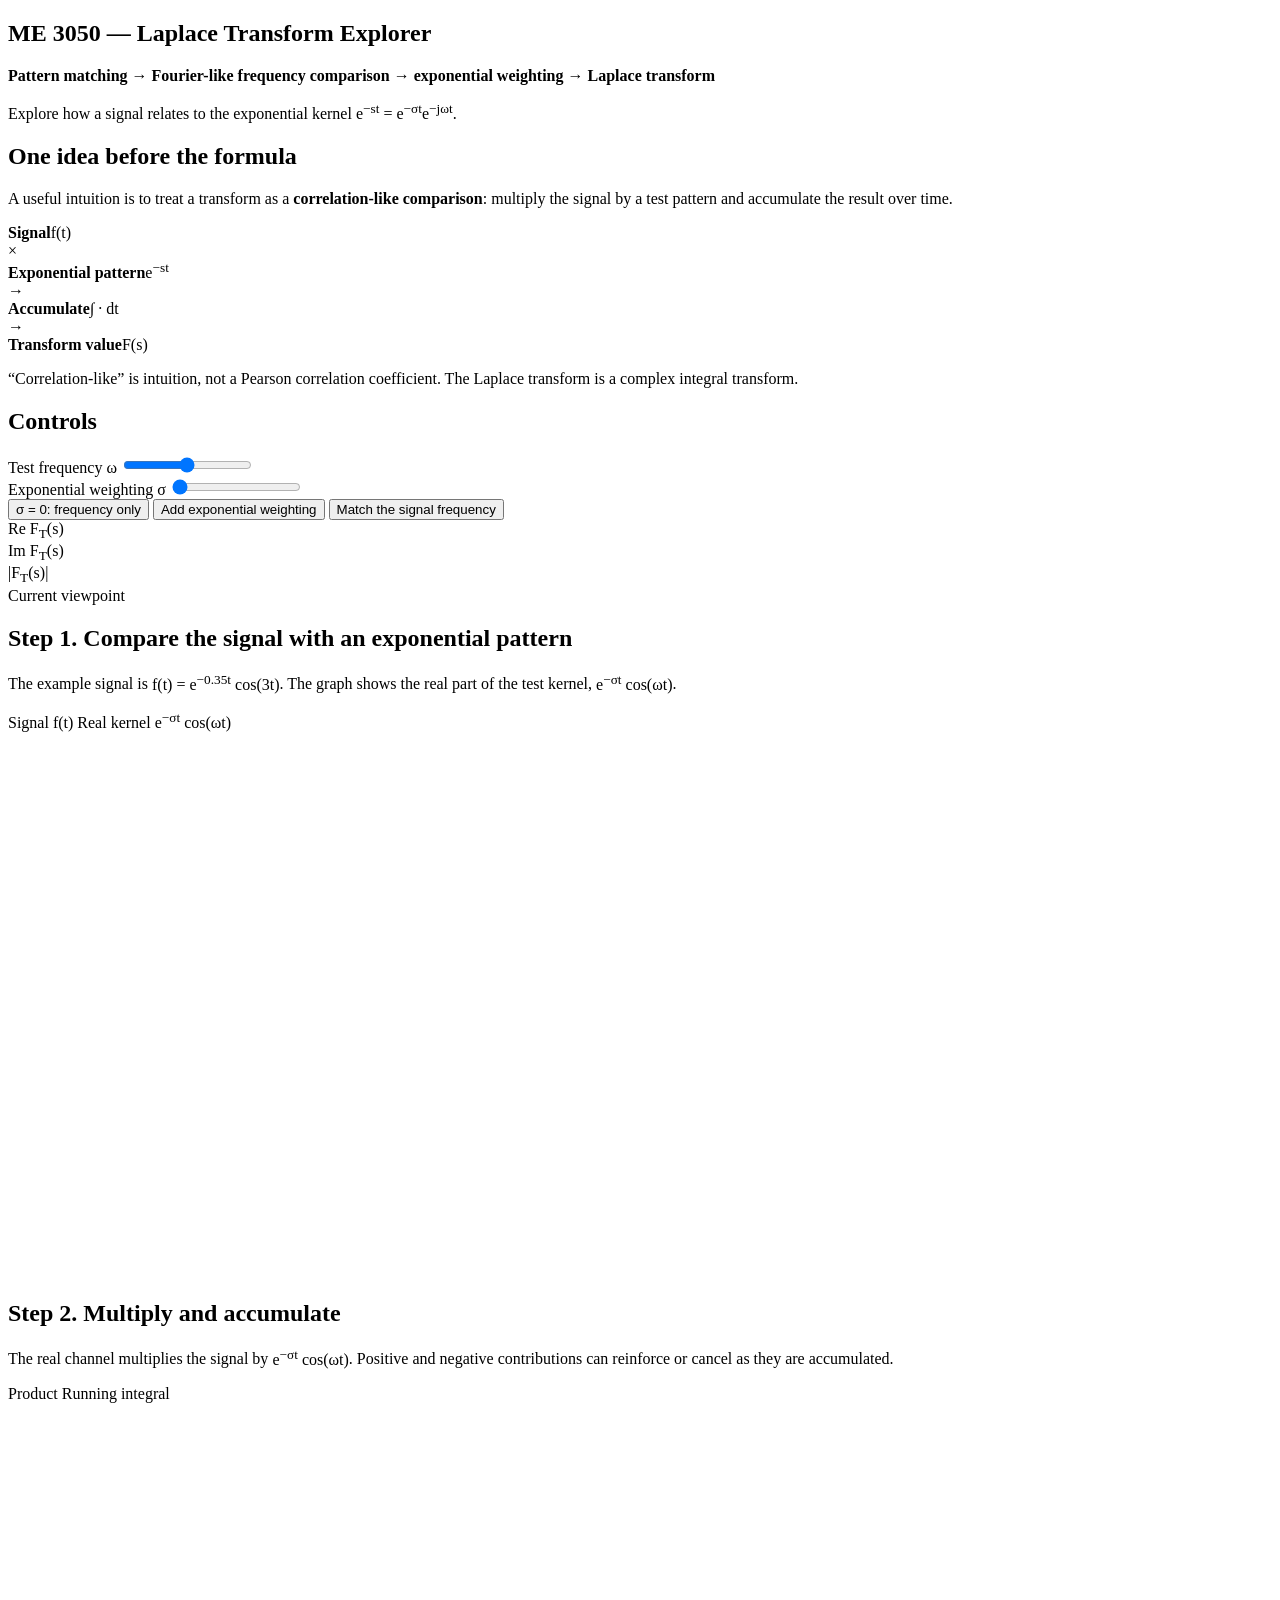
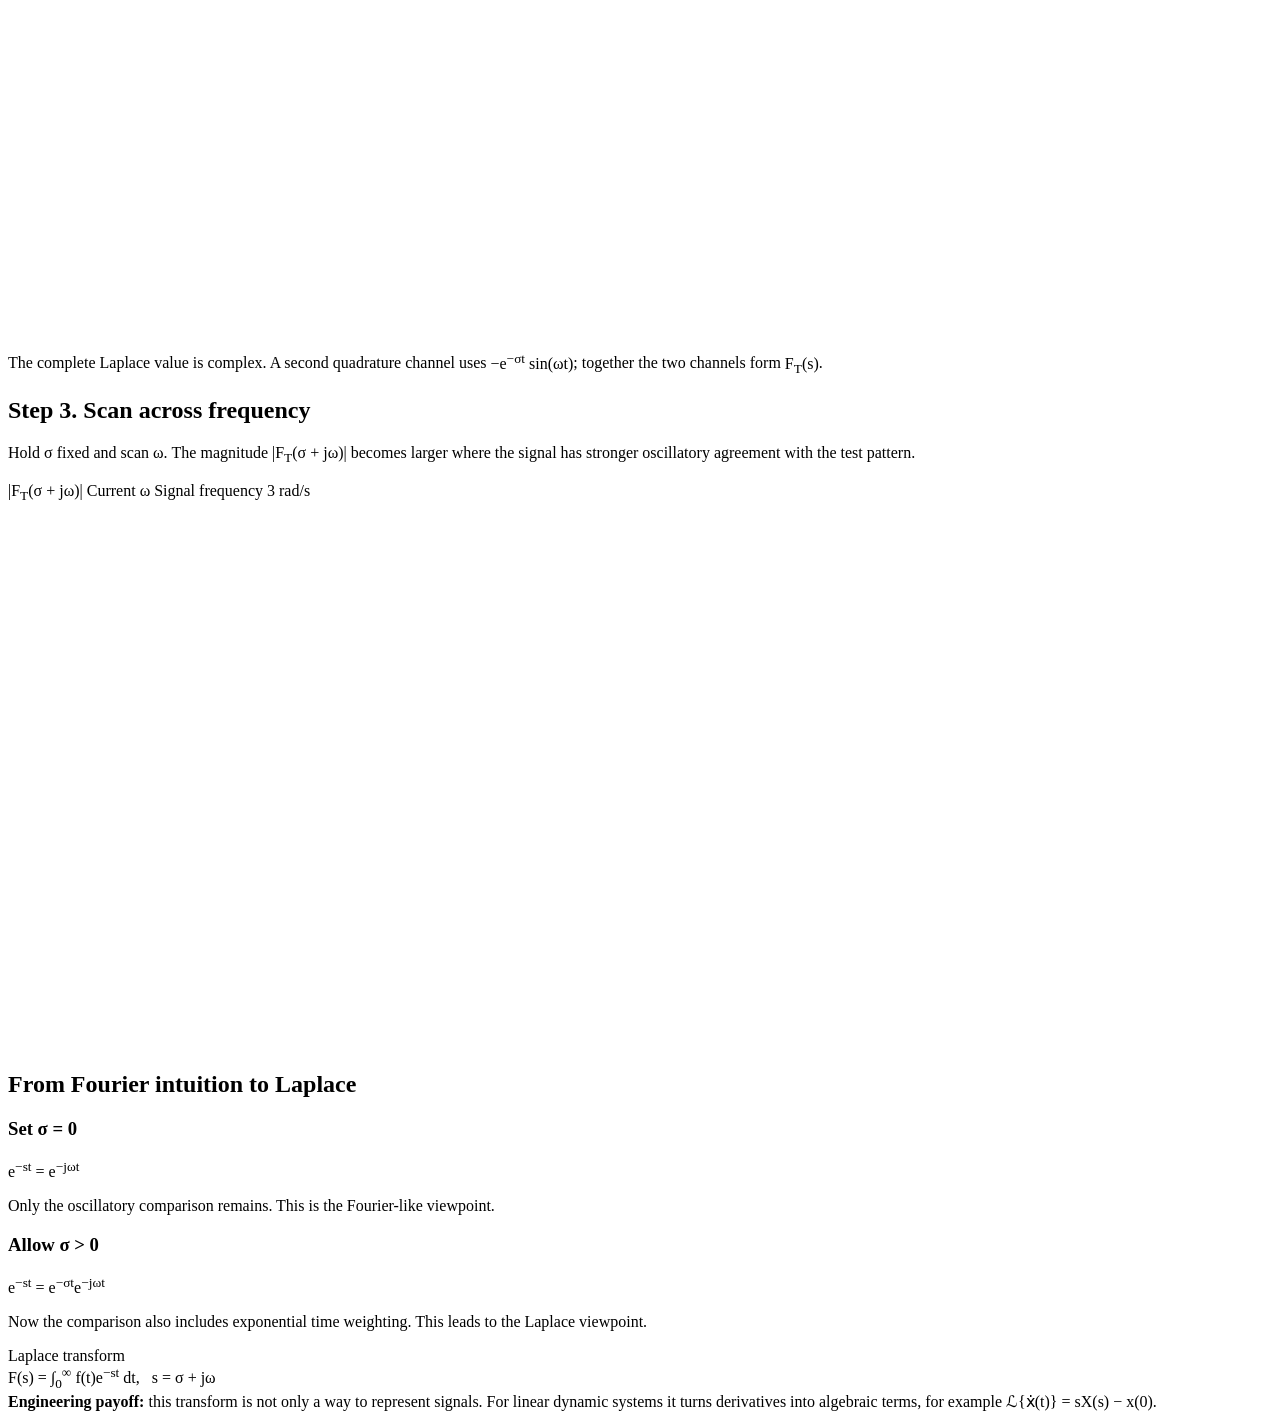
==== laplace-transform/index.html @ fec78ea1 "Add Laplace transform explorer page" ====
<!DOCTYPE html>
<html lang="en">
<head>
<meta charset="utf-8" />
<meta name="viewport" content="width=device-width, initial-scale=1" />
<title>ME 3050 Laplace Transform Explorer — From Pattern Matching to Laplace</title>
<link rel="stylesheet" href="styles.css">
</head>
<body>
<main>
  <section class="hero">
    <h1>ME 3050 — Laplace Transform Explorer</h1>
    <p><strong>Pattern matching → Fourier-like frequency comparison → exponential weighting → Laplace transform</strong></p>
    <p>
      Explore how a signal relates to the exponential kernel
      <span class="eq">e<sup>−st</sup> = e<sup>−σt</sup>e<sup>−jωt</sup></span>.
    </p>
  </section>

  <section class="card intro-card">
    <h2>One idea before the formula</h2>
    <p>
      A useful intuition is to treat a transform as a <strong>correlation-like comparison</strong>:
      multiply the signal by a test pattern and accumulate the result over time.
    </p>
    <div class="concept-strip">
      <div><strong>Signal</strong><span>f(t)</span></div>
      <div class="arrow">×</div>
      <div><strong>Exponential pattern</strong><span>e<sup>−st</sup></span></div>
      <div class="arrow">→</div>
      <div><strong>Accumulate</strong><span>∫ · dt</span></div>
      <div class="arrow">→</div>
      <div><strong>Transform value</strong><span>F(s)</span></div>
    </div>
    <p class="small-note">
      “Correlation-like” is intuition, not a Pearson correlation coefficient. The Laplace transform is a complex integral transform.
    </p>
  </section>

  <section class="card">
    <h2>Controls</h2>
    <div class="controls">
      <div class="control">
        <label for="omega">Test frequency ω <span class="value" id="omegaVal"></span></label>
        <input id="omega" type="range" min="0" max="6" step="0.05" value="3">
      </div>
      <div class="control">
        <label for="sigma">Exponential weighting σ <span class="value" id="sigmaVal"></span></label>
        <input id="sigma" type="range" min="0" max="1.5" step="0.05" value="0">
      </div>
    </div>
    <div class="preset-row">
      <button id="fourierBtn" type="button">σ = 0: frequency only</button>
      <button id="laplaceBtn" type="button">Add exponential weighting</button>
      <button id="matchBtn" type="button">Match the signal frequency</button>
    </div>
    <div class="stats">
      <div class="stat"><div class="k">Re F<sub>T</sub>(s)</div><div class="v" id="reStat"></div></div>
      <div class="stat"><div class="k">Im F<sub>T</sub>(s)</div><div class="v" id="imStat"></div></div>
      <div class="stat"><div class="k">|F<sub>T</sub>(s)|</div><div class="v" id="magStat"></div></div>
      <div class="stat"><div class="k">Current viewpoint</div><div class="v text" id="viewStat"></div></div>
    </div>
  </section>

  <section class="card">
    <h2>Step 1. Compare the signal with an exponential pattern</h2>
    <p class="section-lead">
      The example signal is <span class="formula">f(t) = e<sup>−0.35t</sup> cos(3t)</span>.
      The graph shows the real part of the test kernel,
      <span class="formula">e<sup>−σt</sup> cos(ωt)</span>.
    </p>
    <div class="legend" aria-hidden="true">
      <span class="signal">Signal f(t)</span>
      <span class="kernel">Real kernel e<sup>−σt</sup> cos(ωt)</span>
    </div>
    <div class="plot-wrap">
      <svg id="comparePlot" viewBox="0 0 1000 430" role="img" aria-label="Signal and real part of exponential test kernel"></svg>
    </div>
    <div class="note" id="compareNote"></div>
  </section>

  <section class="card">
    <h2>Step 2. Multiply and accumulate</h2>
    <p class="section-lead">
      The real channel multiplies the signal by <span class="formula">e<sup>−σt</sup> cos(ωt)</span>.
      Positive and negative contributions can reinforce or cancel as they are accumulated.
    </p>
    <div class="legend" aria-hidden="true">
      <span class="product">Product</span>
      <span class="running">Running integral</span>
    </div>
    <div class="plot-wrap">
      <svg id="productPlot" viewBox="0 0 1000 430" role="img" aria-label="Product of signal and exponential pattern with running accumulated integral"></svg>
    </div>
    <div class="note">
      The complete Laplace value is complex. A second quadrature channel uses
      <span class="formula">−e<sup>−σt</sup> sin(ωt)</span>; together the two channels form
      <span class="formula">F<sub>T</sub>(s)</span>.
    </div>
  </section>

  <section class="card">
    <h2>Step 3. Scan across frequency</h2>
    <p class="section-lead">
      Hold σ fixed and scan ω. The magnitude <span class="formula">|F<sub>T</sub>(σ + jω)|</span>
      becomes larger where the signal has stronger oscillatory agreement with the test pattern.
    </p>
    <div class="legend" aria-hidden="true">
      <span class="sweep">|F<sub>T</sub>(σ + jω)|</span>
      <span class="current">Current ω</span>
      <span class="target">Signal frequency 3 rad/s</span>
    </div>
    <div class="plot-wrap">
      <svg id="sweepPlot" viewBox="0 0 1000 430" role="img" aria-label="Magnitude of finite-time Laplace transform as frequency is scanned"></svg>
    </div>
  </section>

  <section class="card bridge-card">
    <h2>From Fourier intuition to Laplace</h2>
    <div class="bridge-grid">
      <div>
        <h3>Set σ = 0</h3>
        <p class="math">e<sup>−st</sup> = e<sup>−jωt</sup></p>
        <p>Only the oscillatory comparison remains. This is the Fourier-like viewpoint.</p>
      </div>
      <div>
        <h3>Allow σ &gt; 0</h3>
        <p class="math">e<sup>−st</sup> = e<sup>−σt</sup>e<sup>−jωt</sup></p>
        <p>Now the comparison also includes exponential time weighting. This leads to the Laplace viewpoint.</p>
      </div>
    </div>
    <div class="definition">
      <div class="definition-label">Laplace transform</div>
      <div class="definition-formula">F(s) = ∫<sub>0</sub><sup>∞</sup> f(t)e<sup>−st</sup> dt, &nbsp; s = σ + jω</div>
    </div>
    <div class="note payoff">
      <strong>Engineering payoff:</strong> this transform is not only a way to represent signals.
      For linear dynamic systems it turns derivatives into algebraic terms, for example
      <span class="formula">ℒ{ẋ(t)} = sX(s) − x(0)</span>.
    </div>
  </section>
</main>
<script src="app.js" defer></script>
</body>
</html>
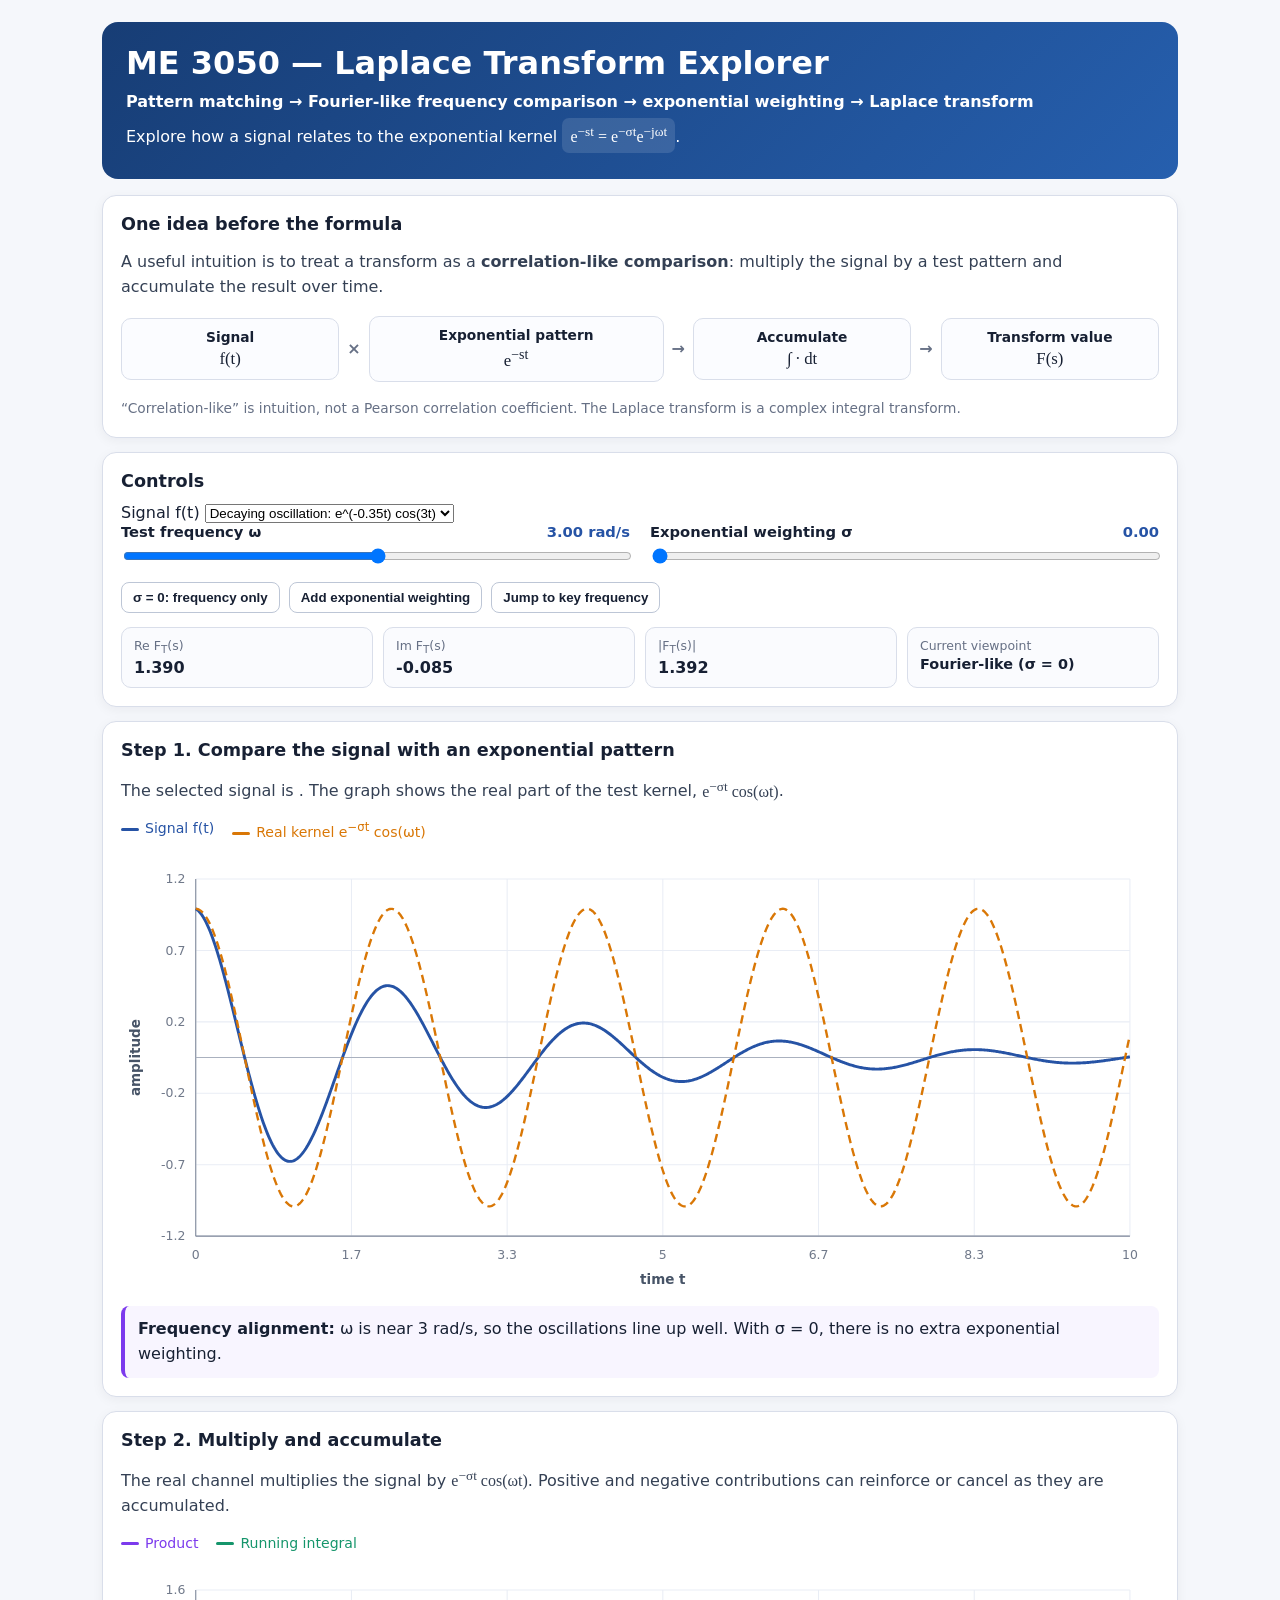
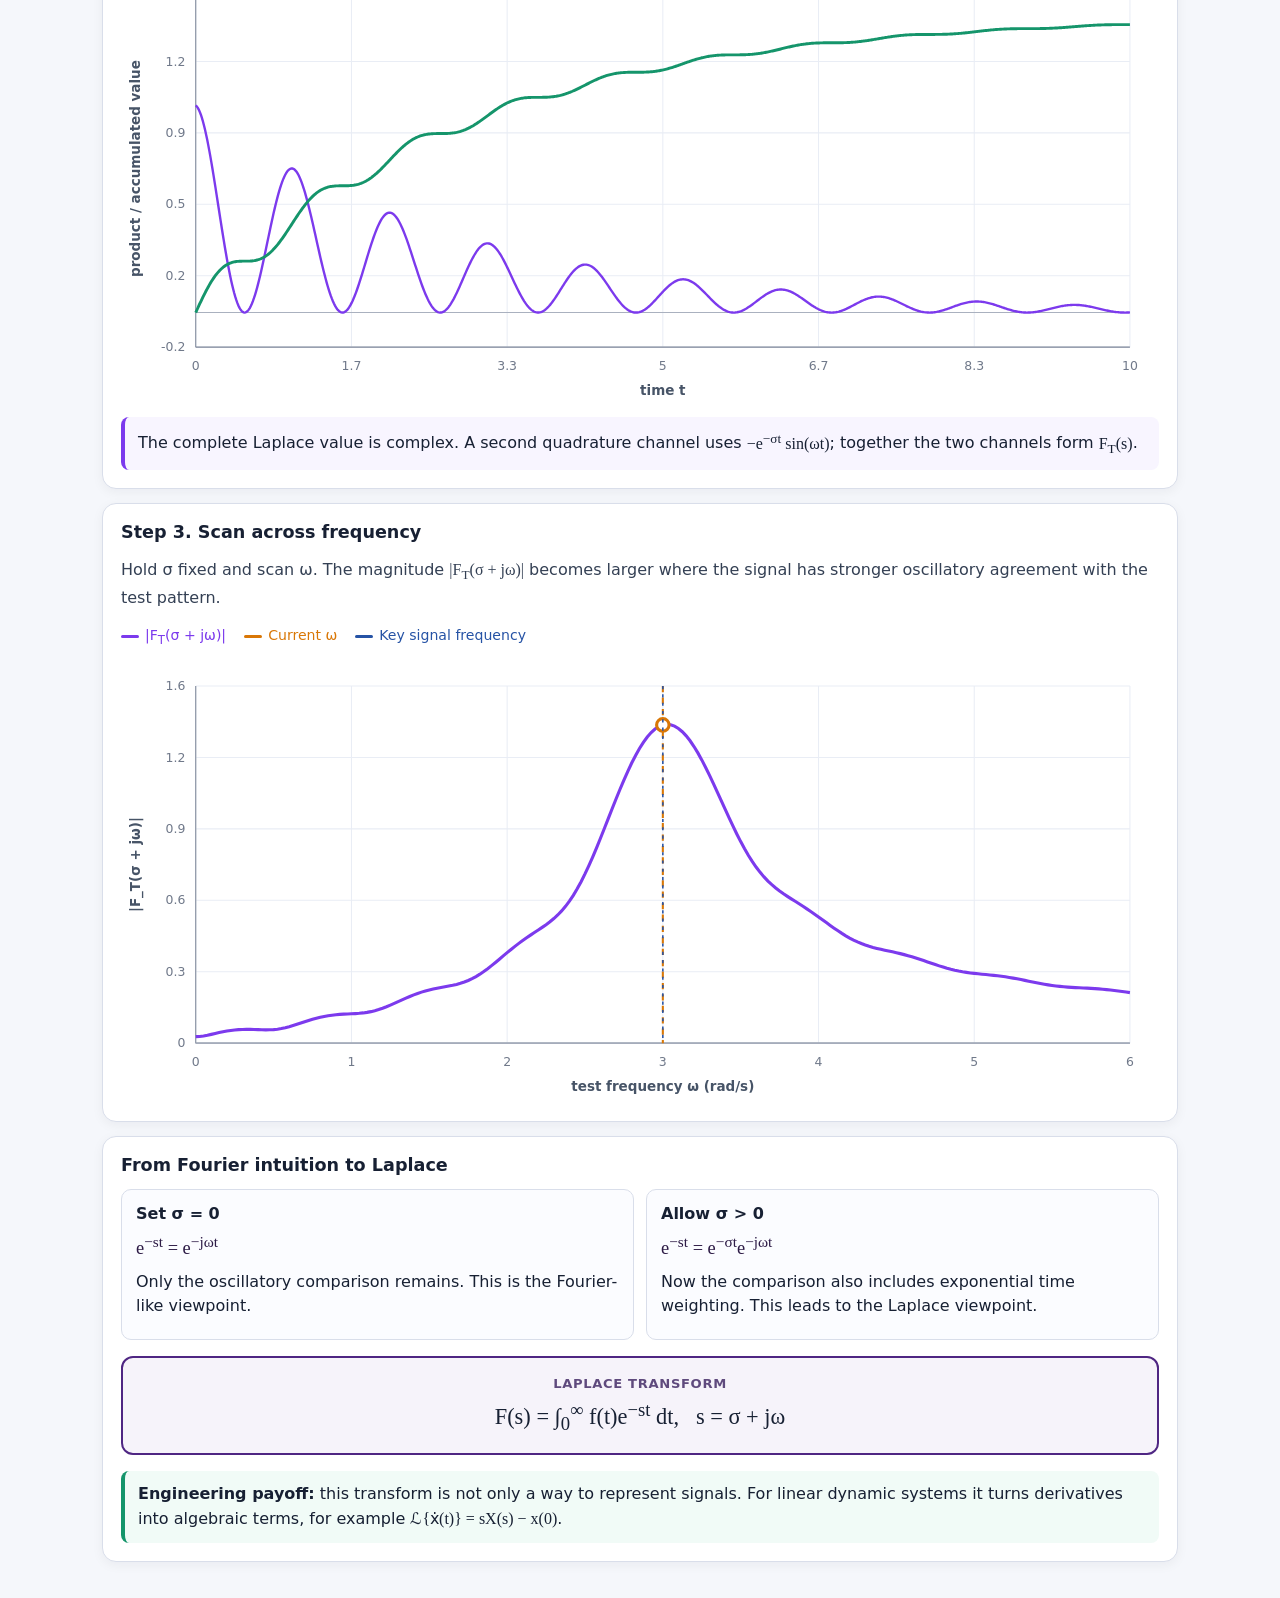
==== commit e9df5a9a: "Add signal presets to Laplace explorer" ====
--- a/laplace-transform/index.html
+++ b/laplace-transform/index.html
@@ -39,6 +39,18 @@
 
   <section class="card">
     <h2>Controls</h2>
+
+    <div class="signal-picker">
+      <label for="signalPreset">Signal f(t)</label>
+      <select id="signalPreset">
+        <option value="decaying">Decaying oscillation: e^(-0.35t) cos(3t)</option>
+        <option value="pure">Pure oscillation: cos(3t)</option>
+        <option value="two">Two frequencies: cos(2t) + 0.6 cos(5t)</option>
+        <option value="step">Step / constant: 1 for t ≥ 0</option>
+      </select>
+      <div class="preset-hint" id="presetHint"></div>
+    </div>
+
     <div class="controls">
       <div class="control">
         <label for="omega">Test frequency ω <span class="value" id="omegaVal"></span></label>
@@ -52,7 +64,7 @@
     <div class="preset-row">
       <button id="fourierBtn" type="button">σ = 0: frequency only</button>
       <button id="laplaceBtn" type="button">Add exponential weighting</button>
-      <button id="matchBtn" type="button">Match the signal frequency</button>
+      <button id="matchBtn" type="button">Jump to key frequency</button>
     </div>
     <div class="stats">
       <div class="stat"><div class="k">Re F<sub>T</sub>(s)</div><div class="v" id="reStat"></div></div>
@@ -65,7 +77,7 @@
   <section class="card">
     <h2>Step 1. Compare the signal with an exponential pattern</h2>
     <p class="section-lead">
-      The example signal is <span class="formula">f(t) = e<sup>−0.35t</sup> cos(3t)</span>.
+      The selected signal is <span class="formula" id="signalFormula"></span>.
       The graph shows the real part of the test kernel,
       <span class="formula">e<sup>−σt</sup> cos(ωt)</span>.
     </p>
@@ -108,7 +120,7 @@
     <div class="legend" aria-hidden="true">
       <span class="sweep">|F<sub>T</sub>(σ + jω)|</span>
       <span class="current">Current ω</span>
-      <span class="target">Signal frequency 3 rad/s</span>
+      <span class="target" id="targetLegend">Key signal frequency</span>
     </div>
     <div class="plot-wrap">
       <svg id="sweepPlot" viewBox="0 0 1000 430" role="img" aria-label="Magnitude of finite-time Laplace transform as frequency is scanned"></svg>
--- a/laplace-transform/styles.css
+++ b/laplace-transform/styles.css
@@ -0,0 +1,115 @@
+:root{
+  color-scheme:light;
+  --bg:#f5f7fb;
+  --card:#ffffff;
+  --ink:#172033;
+  --muted:#667085;
+  --line:#d9deea;
+  --grid:#e9edf5;
+  --signal:#2653a5;
+  --kernel:#d97706;
+  --product:#7c3aed;
+  --running:#15956b;
+  --sweep:#7c3aed;
+  --current:#d97706;
+  --target:#2653a5;
+}
+*{box-sizing:border-box}
+body{
+  margin:0;
+  font-family:system-ui,-apple-system,BlinkMacSystemFont,"Segoe UI",sans-serif;
+  background:var(--bg);
+  color:var(--ink);
+}
+main{max-width:1120px;margin:0 auto;padding:22px}
+.hero{
+  background:linear-gradient(135deg,#173d75,#265fae);
+  color:white;border-radius:16px;padding:22px 24px;margin-bottom:16px;
+}
+.hero h1{margin:0 0 8px;font-size:clamp(1.45rem,2.7vw,2rem)}
+.hero p{margin:4px 0;line-height:1.5}
+.eq{
+  display:inline-block;background:rgba(255,255,255,.12);
+  padding:4px 8px;border-radius:7px;
+  font-family:"Cambria Math","Times New Roman",serif;
+}
+.card{
+  background:var(--card);border:1px solid var(--line);border-radius:14px;
+  padding:18px;margin:14px 0;box-shadow:0 3px 12px rgba(16,24,40,.05);
+}
+.card h2{font-size:1.1rem;margin:0 0 12px}
+.card h3{font-size:1rem;margin:0 0 8px}
+.intro-card p,.section-lead{line-height:1.55;color:#344054}
+.small-note{font-size:.86rem;color:var(--muted)!important;margin-bottom:0}
+.concept-strip{
+  display:grid;grid-template-columns:1fr auto 1.35fr auto 1fr auto 1fr;
+  align-items:center;gap:8px;margin:16px 0;
+}
+.concept-strip>div:not(.arrow){
+  border:1px solid var(--line);background:#fbfcff;border-radius:10px;padding:10px;text-align:center;
+}
+.concept-strip strong{display:block;font-size:.86rem;margin-bottom:4px}
+.concept-strip span{font-family:"Cambria Math","Times New Roman",serif;font-size:1.05rem}
+.arrow{font-weight:800;color:#667085;text-align:center}
+.controls{display:grid;grid-template-columns:repeat(2,minmax(220px,1fr));gap:14px 20px}
+.control label{display:flex;justify-content:space-between;gap:10px;font-size:.92rem;font-weight:650;margin-bottom:6px}
+.value{font-variant-numeric:tabular-nums;color:var(--signal)}
+input[type=range]{width:100%}
+.preset-row{display:flex;flex-wrap:wrap;gap:9px;margin-top:14px}
+button{
+  border:1px solid #bdc6d6;background:white;color:var(--ink);border-radius:8px;
+  padding:7px 11px;font-weight:650;cursor:pointer;
+}
+button:hover{background:#f2f5fa}
+.stats{display:grid;grid-template-columns:repeat(4,minmax(0,1fr));gap:10px;margin-top:14px}
+.stat{border:1px solid var(--line);border-radius:10px;padding:10px 12px;background:#fafbfe}
+.stat .k{font-size:.78rem;color:var(--muted);margin-bottom:3px}
+.stat .v{font-weight:750;font-variant-numeric:tabular-nums}
+.stat .v.text{font-size:.9rem;font-variant-numeric:normal}
+.plot-wrap{position:relative;width:100%;overflow:hidden}
+svg{width:100%;height:auto;display:block}
+.axis{stroke:#7d8698;stroke-width:1}
+.grid{stroke:var(--grid);stroke-width:1}
+.ticktext{fill:#70798a;font-size:12px}
+.axislabel{fill:#475467;font-size:13px;font-weight:650}
+.zero-line{stroke:#aab1bf;stroke-width:1}
+.signal-line{fill:none;stroke:var(--signal);stroke-width:2.8}
+.kernel-line{fill:none;stroke:var(--kernel);stroke-width:2.3;stroke-dasharray:8 5}
+.product-line{fill:none;stroke:var(--product);stroke-width:2.3}
+.running-line{fill:none;stroke:var(--running);stroke-width:2.8}
+.sweep-line{fill:none;stroke:var(--sweep);stroke-width:3}
+.current-line{stroke:var(--current);stroke-width:2;stroke-dasharray:6 5}
+.target-line{stroke:var(--target);stroke-width:1.5;stroke-dasharray:3 5}
+.current-dot{fill:white;stroke:var(--current);stroke-width:3}
+.legend{display:flex;flex-wrap:wrap;gap:12px 18px;margin:6px 0 10px;font-size:.88rem;color:#475467}
+.legend span::before{content:"";display:inline-block;width:18px;height:3px;vertical-align:middle;margin-right:6px;border-radius:2px;background:currentColor}
+.legend .signal{color:var(--signal)}
+.legend .kernel{color:var(--kernel)}
+.legend .product{color:var(--product)}
+.legend .running{color:var(--running)}
+.legend .sweep{color:var(--sweep)}
+.legend .current{color:var(--current)}
+.legend .target{color:var(--target)}
+.note{
+  border-left:4px solid var(--sweep);background:#f8f5ff;
+  padding:11px 13px;border-radius:8px;line-height:1.55;margin-top:10px;
+}
+.formula,.math,.definition-formula{font-family:"Cambria Math","Times New Roman",serif}
+.bridge-grid{display:grid;grid-template-columns:repeat(2,minmax(0,1fr));gap:12px;margin:14px 0}
+.bridge-grid>div{border:1px solid var(--line);border-radius:10px;background:#fbfcff;padding:14px}
+.bridge-grid p{line-height:1.5;margin:7px 0}
+.bridge-grid .math{font-size:1.15rem;color:#2d1b46}
+.definition{
+  border:2px solid #4f2683;background:#f6f3fa;border-radius:12px;padding:18px;margin:16px 0;text-align:center;
+}
+.definition-label{font-size:.82rem;text-transform:uppercase;letter-spacing:.05em;color:#5f4a7d;font-weight:800;margin-bottom:8px}
+.definition-formula{font-size:clamp(1.1rem,2.6vw,1.4rem)}
+.payoff{border-left-color:var(--running);background:#f1fbf7}
+@media (max-width:820px){
+  .concept-strip{grid-template-columns:1fr;gap:6px}.concept-strip .arrow{transform:rotate(90deg)}
+  .stats{grid-template-columns:repeat(2,minmax(0,1fr))}
+}
+@media (max-width:620px){
+  main{padding:12px}.controls,.bridge-grid{grid-template-columns:1fr}.stats{grid-template-columns:1fr 1fr}
+}
+@media (max-width:420px){.stats{grid-template-columns:1fr}}
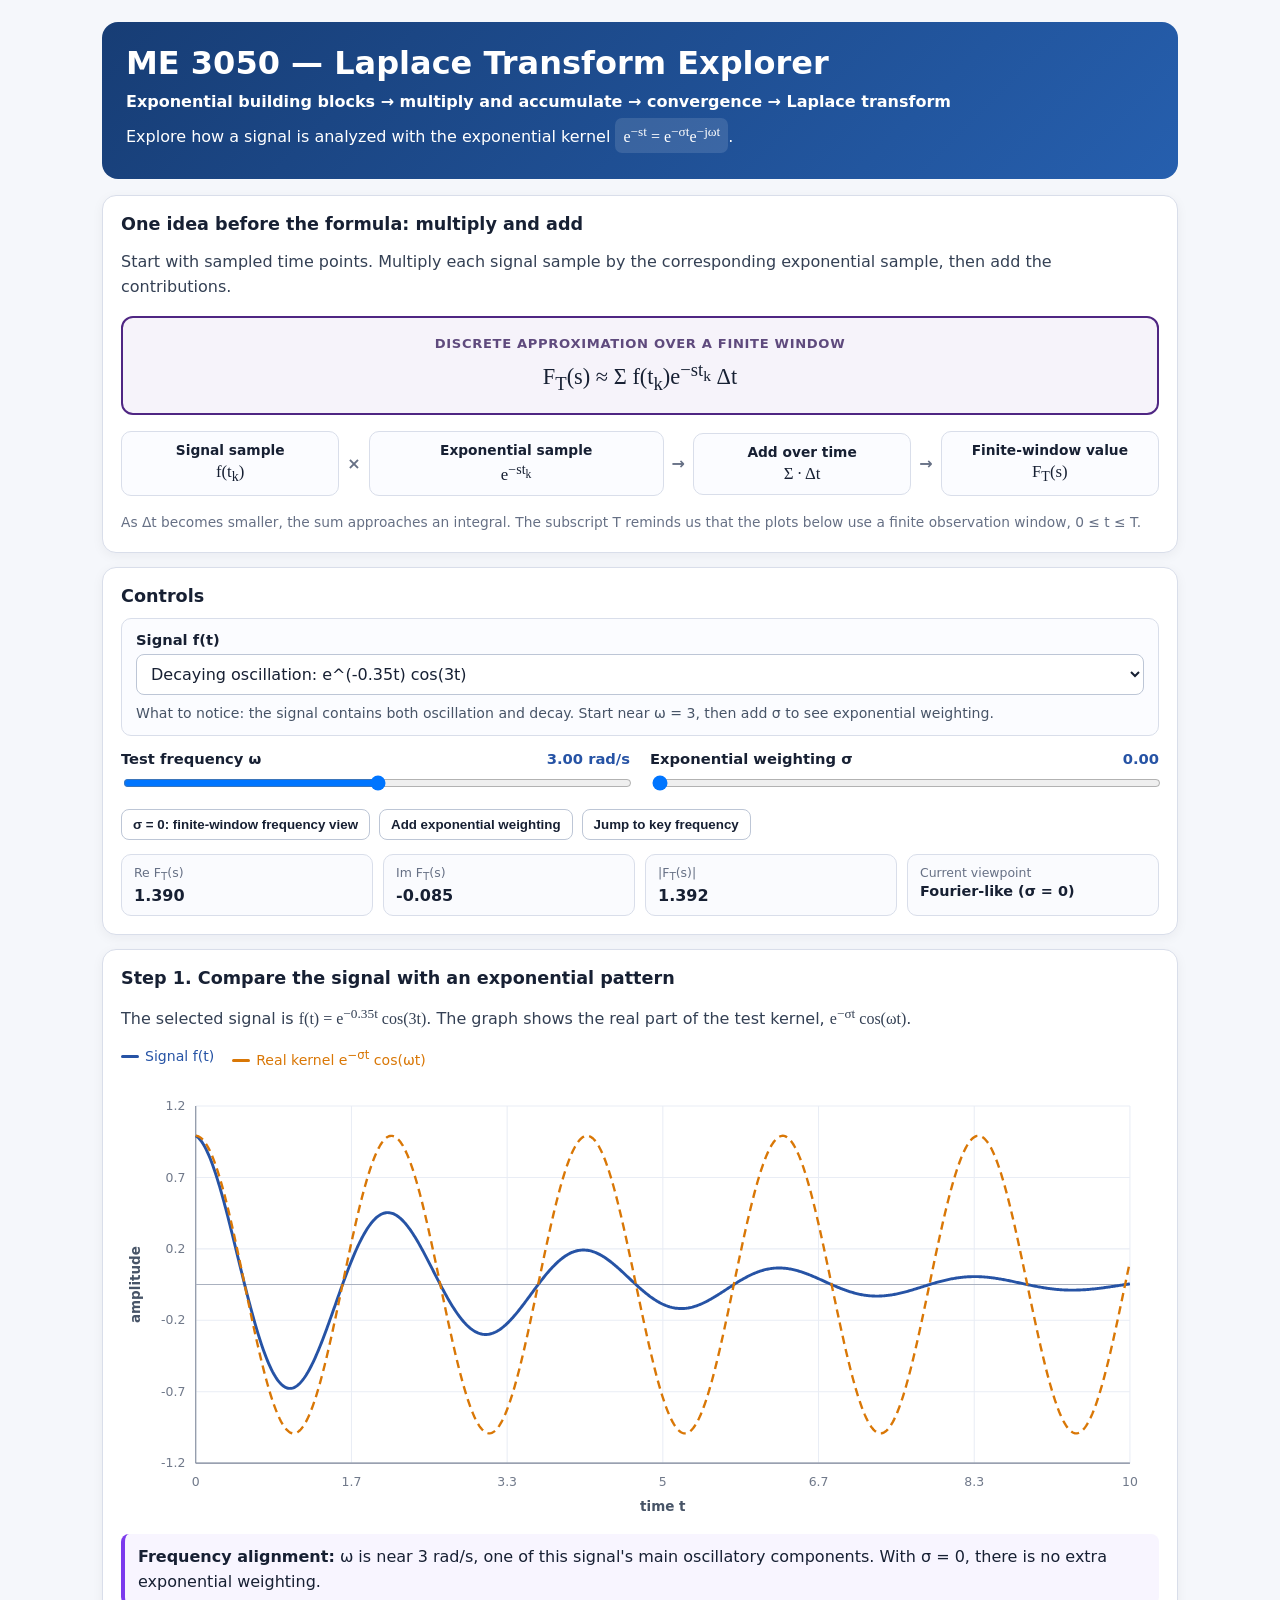
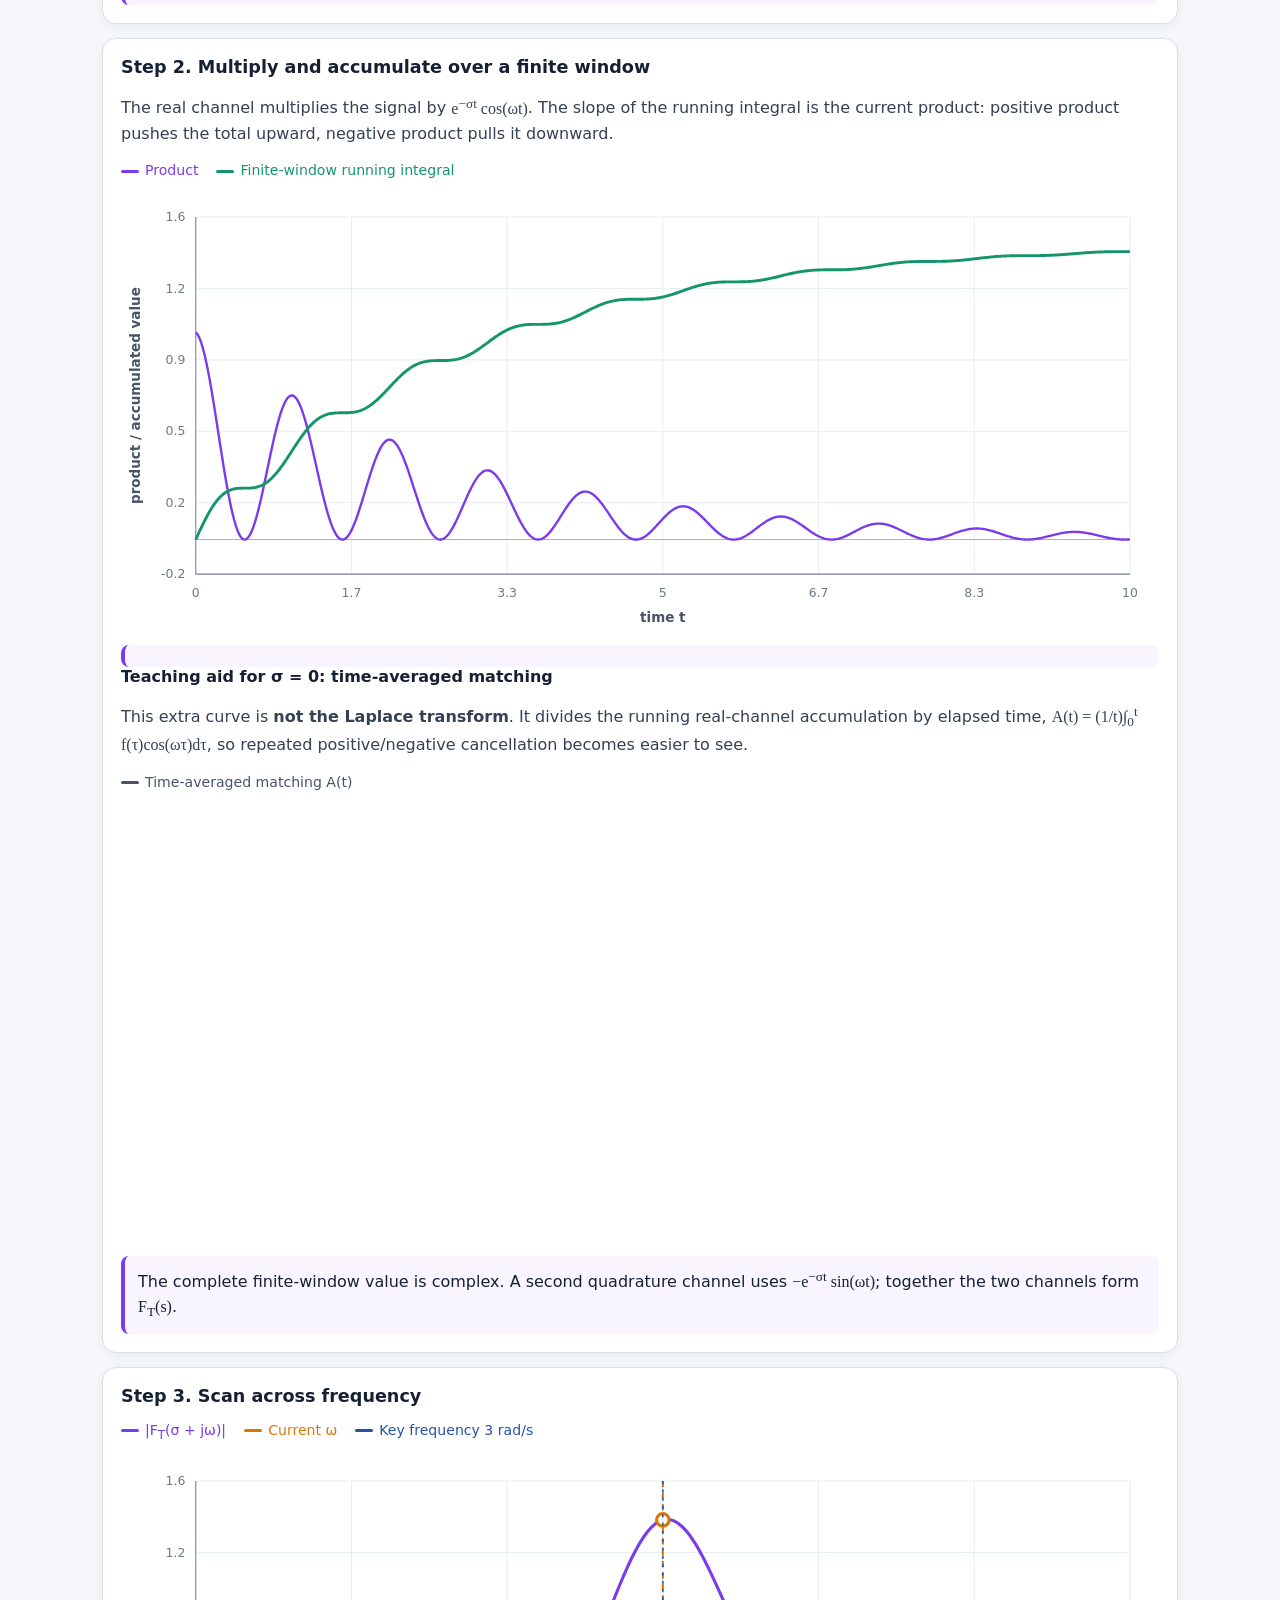
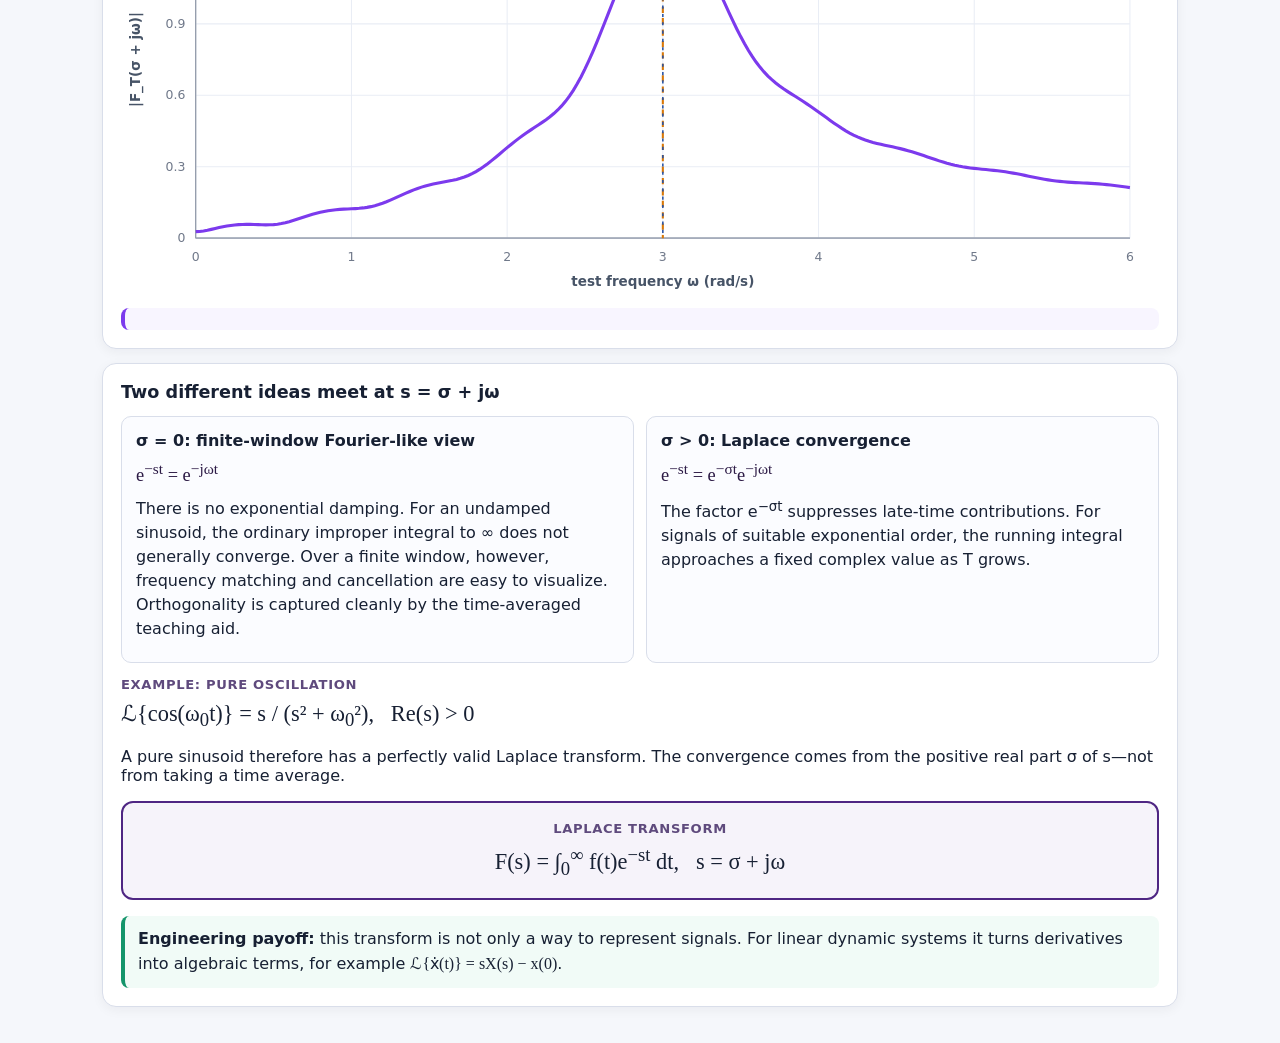
==== commit b2842136: "Clarify finite-window and Laplace convergence views" ====
--- a/laplace-transform/index.html
+++ b/laplace-transform/index.html
@@ -3,37 +3,41 @@
 <head>
 <meta charset="utf-8" />
 <meta name="viewport" content="width=device-width, initial-scale=1" />
-<title>ME 3050 Laplace Transform Explorer — From Pattern Matching to Laplace</title>
+<title>ME 3050 Laplace Transform Explorer — Exponential Building Blocks</title>
 <link rel="stylesheet" href="styles.css">
 </head>
 <body>
 <main>
   <section class="hero">
     <h1>ME 3050 — Laplace Transform Explorer</h1>
-    <p><strong>Pattern matching → Fourier-like frequency comparison → exponential weighting → Laplace transform</strong></p>
+    <p><strong>Exponential building blocks → multiply and accumulate → convergence → Laplace transform</strong></p>
     <p>
-      Explore how a signal relates to the exponential kernel
+      Explore how a signal is analyzed with the exponential kernel
       <span class="eq">e<sup>−st</sup> = e<sup>−σt</sup>e<sup>−jωt</sup></span>.
     </p>
   </section>
 
   <section class="card intro-card">
-    <h2>One idea before the formula</h2>
+    <h2>One idea before the formula: multiply and add</h2>
     <p>
-      A useful intuition is to treat a transform as a <strong>correlation-like comparison</strong>:
-      multiply the signal by a test pattern and accumulate the result over time.
+      Start with sampled time points. Multiply each signal sample by the corresponding exponential sample,
+      then add the contributions.
     </p>
+    <div class="definition compact-definition">
+      <div class="definition-label">Discrete approximation over a finite window</div>
+      <div class="definition-formula">F<sub>T</sub>(s) ≈ Σ f(t<sub>k</sub>)e<sup>−st<sub>k</sub></sup> Δt</div>
+    </div>
     <div class="concept-strip">
-      <div><strong>Signal</strong><span>f(t)</span></div>
+      <div><strong>Signal sample</strong><span>f(t<sub>k</sub>)</span></div>
       <div class="arrow">×</div>
-      <div><strong>Exponential pattern</strong><span>e<sup>−st</sup></span></div>
+      <div><strong>Exponential sample</strong><span>e<sup>−st<sub>k</sub></sup></span></div>
       <div class="arrow">→</div>
-      <div><strong>Accumulate</strong><span>∫ · dt</span></div>
+      <div><strong>Add over time</strong><span>Σ · Δt</span></div>
       <div class="arrow">→</div>
-      <div><strong>Transform value</strong><span>F(s)</span></div>
+      <div><strong>Finite-window value</strong><span>F<sub>T</sub>(s)</span></div>
     </div>
     <p class="small-note">
-      “Correlation-like” is intuition, not a Pearson correlation coefficient. The Laplace transform is a complex integral transform.
+      As Δt becomes smaller, the sum approaches an integral. The subscript T reminds us that the plots below use a finite observation window, 0 ≤ t ≤ T.
     </p>
   </section>
 
@@ -62,7 +66,7 @@
       </div>
     </div>
     <div class="preset-row">
-      <button id="fourierBtn" type="button">σ = 0: frequency only</button>
+      <button id="fourierBtn" type="button">σ = 0: finite-window frequency view</button>
       <button id="laplaceBtn" type="button">Add exponential weighting</button>
       <button id="matchBtn" type="button">Jump to key frequency</button>
     </div>
@@ -72,6 +76,7 @@
       <div class="stat"><div class="k">|F<sub>T</sub>(s)|</div><div class="v" id="magStat"></div></div>
       <div class="stat"><div class="k">Current viewpoint</div><div class="v text" id="viewStat"></div></div>
     </div>
+    <div class="mode-note" id="modeNote" aria-live="polite"></div>
   </section>
 
   <section class="card">
@@ -92,20 +97,38 @@
   </section>
 
   <section class="card">
-    <h2>Step 2. Multiply and accumulate</h2>
+    <h2>Step 2. Multiply and accumulate over a finite window</h2>
     <p class="section-lead">
       The real channel multiplies the signal by <span class="formula">e<sup>−σt</sup> cos(ωt)</span>.
-      Positive and negative contributions can reinforce or cancel as they are accumulated.
+      The slope of the running integral is the current product: positive product pushes the total upward, negative product pulls it downward.
     </p>
     <div class="legend" aria-hidden="true">
       <span class="product">Product</span>
-      <span class="running">Running integral</span>
+      <span class="running">Finite-window running integral</span>
     </div>
     <div class="plot-wrap">
-      <svg id="productPlot" viewBox="0 0 1000 430" role="img" aria-label="Product of signal and exponential pattern with running accumulated integral"></svg>
+      <svg id="productPlot" viewBox="0 0 1000 430" role="img" aria-label="Product of signal and exponential pattern with finite-window running integral"></svg>
     </div>
+    <div class="note" id="accumulationNote"></div>
+
+    <div class="average-aid" id="averageAid">
+      <h3>Teaching aid for σ = 0: time-averaged matching</h3>
+      <p class="section-lead">
+        This extra curve is <strong>not the Laplace transform</strong>. It divides the running real-channel accumulation by elapsed time,
+        <span class="formula">A(t) = (1/t)∫<sub>0</sub><sup>t</sup> f(τ)cos(ωτ)dτ</span>,
+        so repeated positive/negative cancellation becomes easier to see.
+      </p>
+      <div class="legend" aria-hidden="true">
+        <span class="average">Time-averaged matching A(t)</span>
+      </div>
+      <div class="plot-wrap">
+        <svg id="averagePlot" viewBox="0 0 1000 430" role="img" aria-label="Time averaged frequency matching teaching aid"></svg>
+      </div>
+      <div class="small-note" id="averageNote"></div>
+    </div>
+
     <div class="note">
-      The complete Laplace value is complex. A second quadrature channel uses
+      The complete finite-window value is complex. A second quadrature channel uses
       <span class="formula">−e<sup>−σt</sup> sin(ωt)</span>; together the two channels form
       <span class="formula">F<sub>T</sub>(s)</span>.
     </div>
@@ -113,34 +136,46 @@
 
   <section class="card">
     <h2>Step 3. Scan across frequency</h2>
-    <p class="section-lead">
-      Hold σ fixed and scan ω. The magnitude <span class="formula">|F<sub>T</sub>(σ + jω)|</span>
-      becomes larger where the signal has stronger oscillatory agreement with the test pattern.
-    </p>
+    <p class="section-lead" id="sweepLead"></p>
     <div class="legend" aria-hidden="true">
       <span class="sweep">|F<sub>T</sub>(σ + jω)|</span>
       <span class="current">Current ω</span>
       <span class="target" id="targetLegend">Key signal frequency</span>
     </div>
     <div class="plot-wrap">
-      <svg id="sweepPlot" viewBox="0 0 1000 430" role="img" aria-label="Magnitude of finite-time Laplace transform as frequency is scanned"></svg>
+      <svg id="sweepPlot" viewBox="0 0 1000 430" role="img" aria-label="Magnitude of finite-window transform as frequency is scanned"></svg>
     </div>
+    <div class="note" id="sweepNote"></div>
   </section>
 
   <section class="card bridge-card">
-    <h2>From Fourier intuition to Laplace</h2>
+    <h2>Two different ideas meet at s = σ + jω</h2>
     <div class="bridge-grid">
       <div>
-        <h3>Set σ = 0</h3>
+        <h3>σ = 0: finite-window Fourier-like view</h3>
         <p class="math">e<sup>−st</sup> = e<sup>−jωt</sup></p>
-        <p>Only the oscillatory comparison remains. This is the Fourier-like viewpoint.</p>
+        <p>
+          There is no exponential damping. For an undamped sinusoid, the ordinary improper integral to ∞ does not generally converge.
+          Over a finite window, however, frequency matching and cancellation are easy to visualize. Orthogonality is captured cleanly by the time-averaged teaching aid.
+        </p>
       </div>
       <div>
-        <h3>Allow σ &gt; 0</h3>
+        <h3>σ &gt; 0: Laplace convergence</h3>
         <p class="math">e<sup>−st</sup> = e<sup>−σt</sup>e<sup>−jωt</sup></p>
-        <p>Now the comparison also includes exponential time weighting. This leads to the Laplace viewpoint.</p>
+        <p>
+          The factor e<sup>−σt</sup> suppresses late-time contributions. For signals of suitable exponential order, the running integral approaches a fixed complex value as T grows.
+        </p>
       </div>
     </div>
+
+    <div class="example-pair">
+      <div class="definition-label">Example: pure oscillation</div>
+      <div class="definition-formula">ℒ{cos(ω<sub>0</sub>t)} = s / (s² + ω<sub>0</sub>²), &nbsp; Re(s) &gt; 0</div>
+      <p>
+        A pure sinusoid therefore has a perfectly valid Laplace transform. The convergence comes from the positive real part σ of s—not from taking a time average.
+      </p>
+    </div>
+
     <div class="definition">
       <div class="definition-label">Laplace transform</div>
       <div class="definition-formula">F(s) = ∫<sub>0</sub><sup>∞</sup> f(t)e<sup>−st</sup> dt, &nbsp; s = σ + jω</div>
--- a/laplace-transform/styles.css
+++ b/laplace-transform/styles.css
@@ -51,6 +51,16 @@
 .concept-strip strong{display:block;font-size:.86rem;margin-bottom:4px}
 .concept-strip span{font-family:"Cambria Math","Times New Roman",serif;font-size:1.05rem}
 .arrow{font-weight:800;color:#667085;text-align:center}
+.signal-picker{
+  border:1px solid var(--line);background:#fbfcff;border-radius:10px;
+  padding:12px 14px;margin-bottom:14px;
+}
+.signal-picker label{display:block;font-size:.92rem;font-weight:700;margin-bottom:6px}
+.signal-picker select{
+  width:100%;border:1px solid #bdc6d6;background:white;color:var(--ink);
+  border-radius:8px;padding:9px 10px;font:inherit;
+}
+.preset-hint{margin-top:8px;color:#475467;font-size:.88rem;line-height:1.45}
 .controls{display:grid;grid-template-columns:repeat(2,minmax(220px,1fr));gap:14px 20px}
 .control label{display:flex;justify-content:space-between;gap:10px;font-size:.92rem;font-weight:650;margin-bottom:6px}
 .value{font-variant-numeric:tabular-nums;color:var(--signal)}
